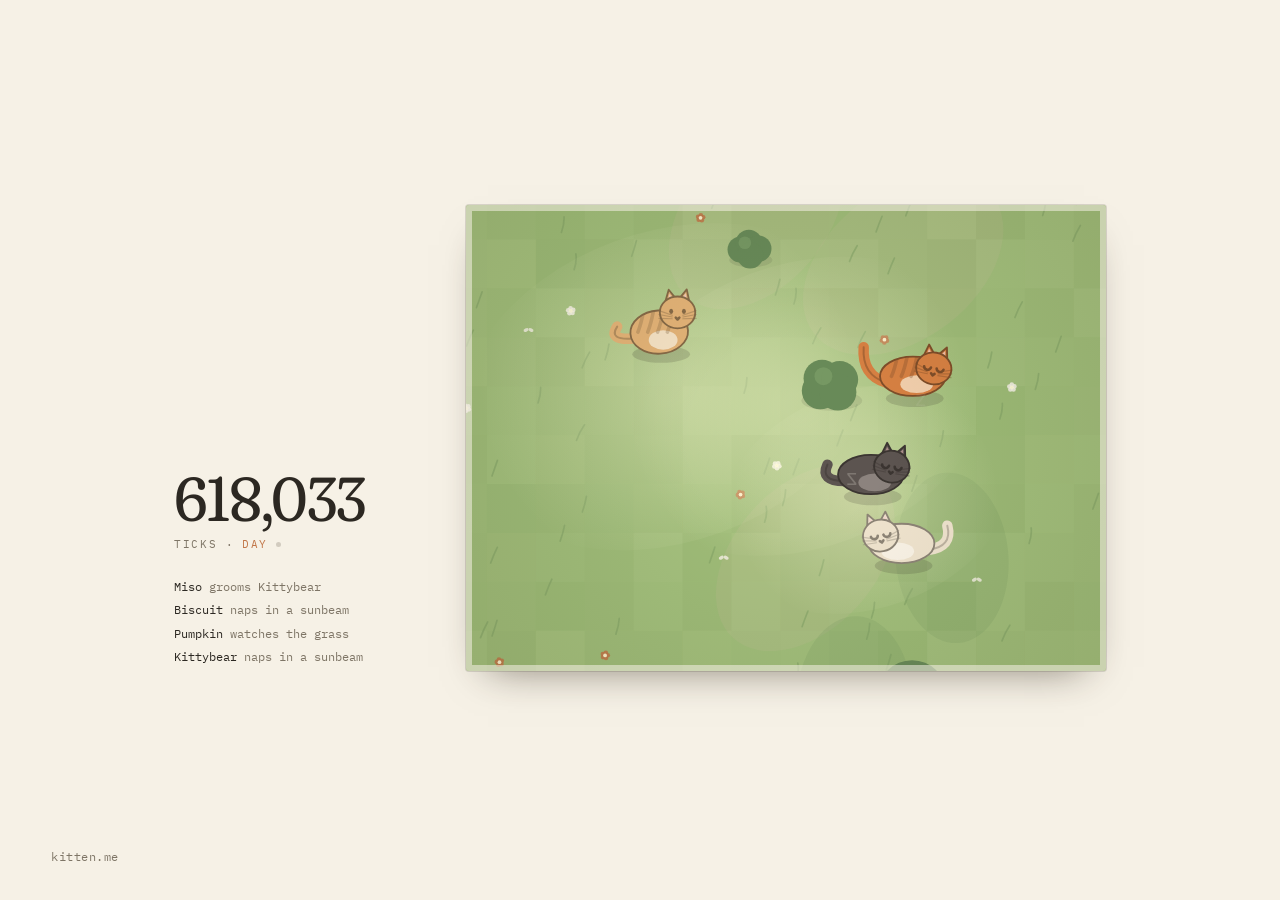
==== index.html @ 423a4f4e "Build the landing page from design composition 1b The specimen plate: the meadow is an object sittin" ====
<!DOCTYPE html>
<html lang="en">
<head>
<meta charset="utf-8">
<meta name="viewport" content="width=device-width, initial-scale=1">
<title>kitten.me</title>
<meta name="description" content="A meadow with four cats in it, running since tick zero.">
<meta name="color-scheme" content="light dark">
<meta name="theme-color" content="#f6f1e6">

<meta property="og:type" content="website">
<meta property="og:url" content="https://kitten.me/">
<meta property="og:title" content="kitten.me">
<meta property="og:description" content="A meadow with four cats in it, running since tick zero.">
<meta property="og:image" content="https://kitten.me/og.png">
<meta property="og:image:width" content="1200">
<meta property="og:image:height" content="630">
<meta name="twitter:card" content="summary_large_image">

<link rel="icon" href="./favicon.svg" type="image/svg+xml">
<link rel="preconnect" href="https://fonts.googleapis.com">
<link rel="preconnect" href="https://fonts.gstatic.com" crossorigin>
<link href="https://fonts.googleapis.com/css2?family=Fraunces:ital,opsz,wght,SOFT,WONK@0,9..144,300..900,0..100,0..1&family=IBM+Plex+Mono:wght@400;500&display=swap" rel="stylesheet">
<link rel="stylesheet" href="./styles.css">
</head>
<body>

<main class="plate">

  <!-- the window: a world sitting on the paper, off-axis -->
  <div class="window">
    <canvas id="meadow" aria-hidden="true"></canvas>
  </div>

  <!-- the reading: the only large thing on the page is a number -->
  <div class="reading">
    <div class="tick" id="tick">618,033</div>
    <p class="meta">
      ticks · <span class="phase" id="phase">day</span>
      <span class="source" id="source" data-state="local" title="simulated locally"><i></i></span>
    </p>

    <ul class="roster" id="roster">
      <li><span class="name">Miso</span> <span class="act">naps in a sunbeam</span></li>
      <li><span class="name">Biscuit</span> <span class="act">watches the grass</span></li>
      <li><span class="name">Pumpkin</span> <span class="act">chases a bug</span></li>
      <li><span class="name">Kittybear</span> <span class="act">naps in a sunbeam</span></li>
    </ul>
  </div>

</main>

<footer class="colophon">
  <!-- plain text, not a mailto: the href is what address harvesters read -->
  kitten.me
</footer>

<script type="module" src="./site.js"></script>
</body>
</html>
---- styles.css ----
/* kitten.me — composition 1b: the window is an object sitting on paper,
   and the paper is what changes colour. Every colour below is driven by
   meadow.js's palette table via custom properties on :root. */

:root {
  /* day phase, as a first paint before the world reports in */
  --paper: #f6f1e6;
  --ink: #2c2822;
  --ink-soft: #7e7566;
  --accent: #c17648;
  --rule: #d6cdbc;

  --mono: 'IBM Plex Mono', ui-monospace, SFMono-Regular, Menlo, monospace;
  --serif: Fraunces, Georgia, 'Times New Roman', serif;
}

*, *::before, *::after { box-sizing: border-box; }

html { -webkit-text-size-adjust: 100%; }

body {
  margin: 0;
  min-height: 100svh;
  display: flex;
  flex-direction: column;
  background: var(--paper);
  color: var(--ink);
  font-family: var(--mono);
  font-size: 16px;
  /* the palette is sampled a few times a second; this smooths the steps
     between samples so the page never visibly stair-steps through a phase */
  transition: background-color .3s linear, color .3s linear;
}

/* ── the plate ───────────────────────────────────────────────────── */

.plate {
  flex: 1;
  display: grid;
  grid-template-columns: minmax(190px, 15rem) minmax(0, 40rem);
  align-items: end;
  align-content: center;
  justify-content: center;
  gap: 0 clamp(28px, 4vw, 56px);
  padding: clamp(32px, 6vh, 72px) clamp(24px, 4vw, 64px) clamp(16px, 3vh, 32px);
}

/* the reading sits first in the DOM order on mobile, second on desktop */
.reading { grid-column: 1; grid-row: 1; padding-bottom: 6px; }
.window  { grid-column: 2; grid-row: 1; }

/* ── the window ──────────────────────────────────────────────────── */

.window {
  position: relative;
  width: 100%;
  aspect-ratio: 640 / 466;
  border-radius: 3px;
  overflow: hidden;
  box-shadow:
    0 18px 40px -22px rgba(40, 32, 18, .6),
    0 0 0 1px rgba(40, 32, 18, .14);
}

/* The mat — an inset shadow on the container would paint behind the canvas,
   so the ring is its own layer above it. It is the paper showing through, not
   white: at night the page inverts, and a white mat would ring the dark window
   in a bright frame instead of quietly bordering it. */
.window::after {
  content: '';
  position: absolute;
  inset: 0;
  pointer-events: none;
  border-radius: inherit;
  box-shadow: inset 0 0 0 6px color-mix(in srgb, var(--paper) 55%, transparent);
}

@supports not (color: color-mix(in srgb, red 50%, transparent)) {
  .window::after { box-shadow: inset 0 0 0 6px rgba(255, 255, 255, .35); }
}

#meadow {
  display: block;
  width: 100%;
  height: 100%;
  cursor: default;
}

/* ── the reading ─────────────────────────────────────────────────── */

.tick {
  font-family: var(--serif);
  font-variation-settings: 'SOFT' 90, 'WONK' 1, 'opsz' 144;
  font-weight: 400;
  font-size: clamp(38px, 5.4vw, 62px);
  line-height: .92;
  letter-spacing: -.02em;
  color: var(--ink);
  font-variant-numeric: tabular-nums;
  transition: color .3s linear;
}

.meta {
  margin: 10px 0 0;
  display: flex;
  align-items: center;
  gap: 8px;
  font-size: 11px;
  letter-spacing: .14em;
  text-transform: uppercase;
  color: var(--ink-soft);
  transition: color .3s linear;
}

.phase { color: var(--accent); transition: color .3s linear; }

.roster {
  margin: 28px 0 0;
  padding: 0;
  list-style: none;
  display: flex;
  flex-direction: column;
  gap: 7px;
}

.roster li {
  font-size: 12px;
  line-height: 1.35;
  color: var(--ink-soft);
  transition: color .3s linear, opacity .2s ease;
  cursor: default;
}

.roster .name { color: var(--ink); transition: color .3s linear; }

/* hovering a row is the inverse of hovering a cat: it names the cat in
   the window instead of the window naming it here */
@media (hover: hover) {
  .roster:hover li { opacity: .45; }
  .roster li:hover { opacity: 1; }
}

/* ── live / local indicator ──────────────────────────────────────── */

.source i {
  display: block;
  width: 5px;
  height: 5px;
  border-radius: 50%;
  background: currentColor;
  opacity: .3;
}

.source[data-state="live"] { color: var(--accent); }
.source[data-state="live"] i { animation: blip 2.4s ease-in-out infinite; }

@keyframes blip { 0%, 100% { opacity: .35 } 50% { opacity: 1 } }

/* ── colophon ────────────────────────────────────────────────────── */

/* no underline and no hover — it is a wordmark now, not a link, and dressing
   it as one would promise something to click */
.colophon {
  padding: 0 clamp(24px, 4vw, 64px) clamp(24px, 4vh, 40px);
  font-size: 12px;
  letter-spacing: .04em;
  color: var(--ink-soft);
  transition: color .3s linear;
}

:focus-visible { outline: 2px solid var(--accent); outline-offset: 3px; }

/* ── 1e: the phone ───────────────────────────────────────────────── */

@media (max-width: 820px) {
  .plate {
    grid-template-columns: minmax(0, 1fr);
    align-content: end;
    gap: 26px;
    padding: clamp(24px, 4vh, 40px) 24px 0;
  }

  /* the window goes portrait and crops the world tighter — same meadow,
     less of it, which is fine because it is a viewport and never claimed
     to be the whole thing */
  .window { grid-column: 1; grid-row: 1; aspect-ratio: 342 / 460; }
  .reading { grid-column: 1; grid-row: 2; padding-bottom: 0; }

  .tick { font-size: clamp(38px, 12vw, 46px); line-height: .95; }
  .meta { margin-top: 7px; font-size: 10.5px; }
  .roster { margin-top: 16px; gap: 5px; }
  .roster li { font-size: 11.5px; }

  .colophon { padding: 28px 24px 32px; }
}

@media (max-width: 820px) and (max-height: 700px) {
  .window { aspect-ratio: 4 / 3; }
}

/* ── reduced motion ──────────────────────────────────────────────── */

@media (prefers-reduced-motion: reduce) {
  * { transition-duration: .01ms !important; }
  .source[data-state="live"] i { animation: none; opacity: 1; }
}
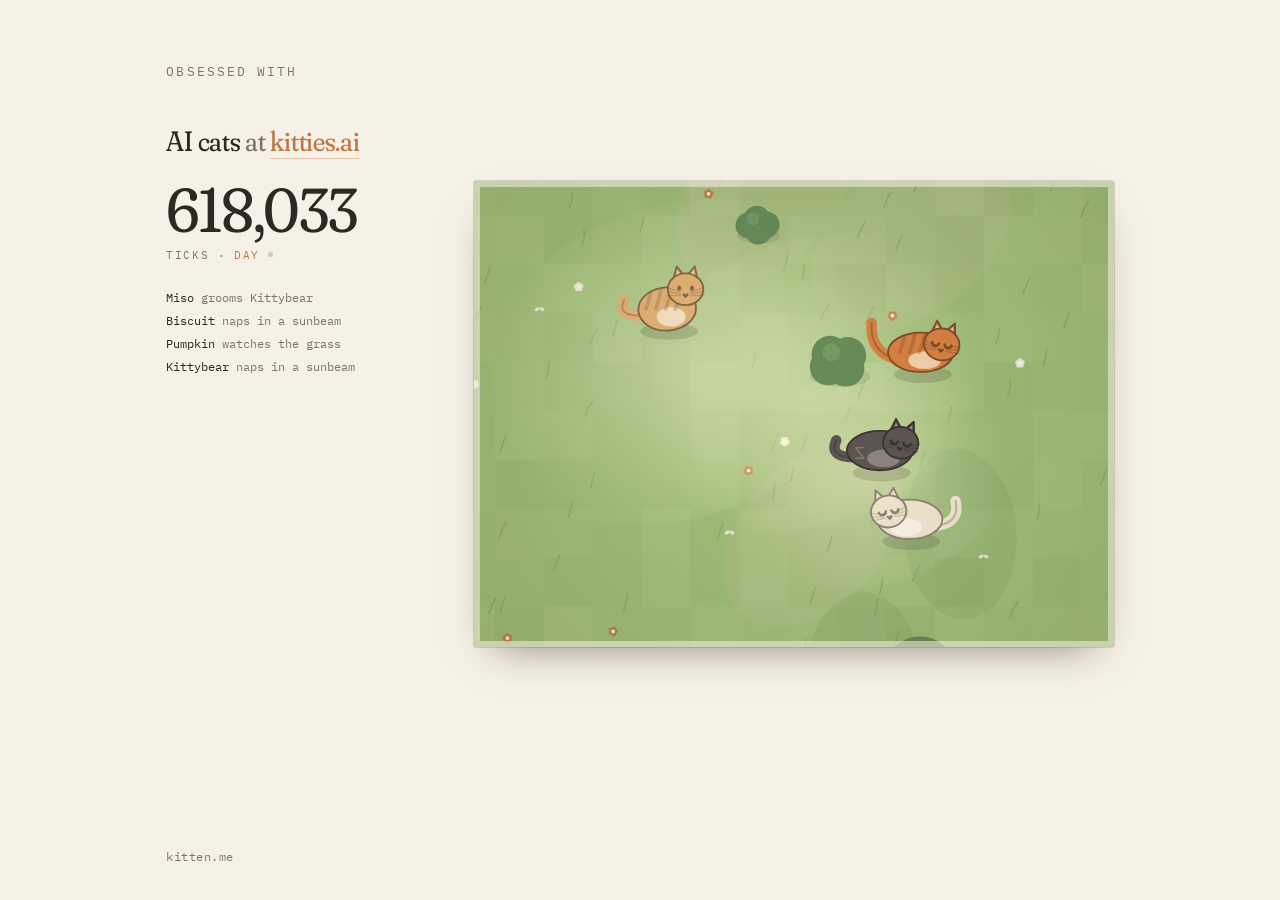
==== commit e1531873: "Make the page a list of projects, cats first The page was one composition. It is now a heading — "Ob" ====
--- a/index.html
+++ b/index.html
@@ -4,14 +4,14 @@
 <meta charset="utf-8">
 <meta name="viewport" content="width=device-width, initial-scale=1">
 <title>kitten.me</title>
-<meta name="description" content="A meadow with four cats in it, running since tick zero.">
+<meta name="description" content="Currently obsessed with: AI cats at kitties.ai.">
 <meta name="color-scheme" content="light dark">
 <meta name="theme-color" content="#f6f1e6">
 
 <meta property="og:type" content="website">
 <meta property="og:url" content="https://kitten.me/">
 <meta property="og:title" content="kitten.me">
-<meta property="og:description" content="A meadow with four cats in it, running since tick zero.">
+<meta property="og:description" content="Currently obsessed with: AI cats at kitties.ai.">
 <meta property="og:image" content="https://kitten.me/og.png">
 <meta property="og:image:width" content="1200">
 <meta property="og:image:height" content="630">
@@ -25,28 +25,48 @@
 </head>
 <body>
 
-<main class="plate">
+<main class="page">
 
-  <!-- the window: a world sitting on the paper, off-axis -->
-  <div class="window">
-    <canvas id="meadow" aria-hidden="true"></canvas>
-  </div>
+  <h1 class="lede">Obsessed with</h1>
 
-  <!-- the reading: the only large thing on the page is a number -->
-  <div class="reading">
-    <div class="tick" id="tick">618,033</div>
-    <p class="meta">
-      ticks · <span class="phase" id="phase">day</span>
-      <span class="source" id="source" data-state="local" title="simulated locally"><i></i></span>
-    </p>
+  <!-- Adding a project: copy one <li class="project"> block. The title line is
+       "<name> at <link>"; the body is a two-column plate — supporting text on
+       the left, the visual on the right — that collapses to one column on the
+       phone. A rule and the spacing appear automatically between siblings.
+       Only the cats carry a live canvas; another project can put anything in
+       .project-visual, including a plain <img>. -->
+  <ol class="projects">
 
-    <ul class="roster" id="roster">
-      <li><span class="name">Miso</span> <span class="act">naps in a sunbeam</span></li>
-      <li><span class="name">Biscuit</span> <span class="act">watches the grass</span></li>
-      <li><span class="name">Pumpkin</span> <span class="act">chases a bug</span></li>
-      <li><span class="name">Kittybear</span> <span class="act">naps in a sunbeam</span></li>
-    </ul>
-  </div>
+    <li class="project">
+      <h2 class="project-title">
+        <span class="project-name">AI cats</span>
+        <span class="project-prep">at</span>
+        <a href="https://kitties.ai">kitties.ai</a>
+      </h2>
+
+      <div class="project-body">
+        <div class="reading">
+          <div class="tick" id="tick">618,033</div>
+          <p class="meta">
+            ticks · <span class="phase" id="phase">day</span>
+            <span class="source" id="source" data-state="local" title="simulated locally"><i></i></span>
+          </p>
+
+          <ul class="roster" id="roster">
+            <li><span class="name">Miso</span> <span class="act">naps in a sunbeam</span></li>
+            <li><span class="name">Biscuit</span> <span class="act">watches the grass</span></li>
+            <li><span class="name">Pumpkin</span> <span class="act">chases a bug</span></li>
+            <li><span class="name">Kittybear</span> <span class="act">naps in a sunbeam</span></li>
+          </ul>
+        </div>
+
+        <div class="project-visual window">
+          <canvas id="meadow" aria-hidden="true"></canvas>
+        </div>
+      </div>
+    </li>
+
+  </ol>
 
 </main>
 
--- a/styles.css
+++ b/styles.css
@@ -1,6 +1,7 @@
-/* kitten.me — composition 1b: the window is an object sitting on paper,
-   and the paper is what changes colour. Every colour below is driven by
-   meadow.js's palette table via custom properties on :root. */
+/* kitten.me — a list of things currently holding my attention. Each project is
+   a plate: supporting text on the left, its visual on the right. For the cats
+   that visual is a live window onto the meadow, and the paper the whole page is
+   printed on takes its colour from that world's palette. */
 
 :root {
   /* day phase, as a first paint before the world reports in */
@@ -12,6 +13,16 @@
 
   --mono: 'IBM Plex Mono', ui-monospace, SFMono-Regular, Menlo, monospace;
   --serif: Fraunces, Georgia, 'Times New Roman', serif;
+
+  /* the plate: reading column + gutter + visual, plus the page margin.
+     box-sizing is border-box, so the wrapper's max-width has to carry the
+     padding too or the visual gets squeezed below the 640px the meadow's
+     camera is tuned for. */
+  --col-read: 16rem;
+  --col-visual: 40rem;
+  --gutter: clamp(28px, 4vw, 56px);
+  --pad: clamp(24px, 4vw, 64px);
+  --plate: calc(var(--col-read) + var(--gutter) + var(--col-visual) + 2 * var(--pad));
 }
 
 *, *::before, *::after { box-sizing: border-box; }
@@ -32,22 +43,80 @@
   transition: background-color .3s linear, color .3s linear;
 }
 
-/* ── the plate ───────────────────────────────────────────────────── */
-
-.plate {
+/* ── the page ────────────────────────────────────────────────────── */
+
+.page {
   flex: 1;
+  width: 100%;
+  max-width: var(--plate);
+  margin-inline: auto;
+  padding: clamp(40px, 7vh, 88px) var(--pad) clamp(24px, 4vh, 48px);
+}
+
+.lede {
+  margin: 0 0 clamp(36px, 5vh, 64px);
+  font-size: 13px;
+  font-weight: 400;
+  letter-spacing: .16em;
+  text-transform: uppercase;
+  color: var(--ink-soft);
+  transition: color .3s linear;
+}
+
+/* ── projects ────────────────────────────────────────────────────── */
+
+.projects {
+  margin: 0;
+  padding: 0;
+  list-style: none;
+}
+
+/* the rule and the space only exist between siblings, so a single project
+   sits on the page exactly as it did before there was a list */
+.project + .project {
+  margin-top: clamp(48px, 8vh, 72px);
+  padding-top: clamp(48px, 8vh, 72px);
+  border-top: 1px solid var(--rule);
+  transition: border-color .3s linear;
+}
+
+.project-title {
+  margin: 0 0 22px;
+  font-family: var(--serif);
+  font-variation-settings: 'SOFT' 90, 'WONK' 1, 'opsz' 96;
+  font-weight: 400;
+  font-size: clamp(22px, 2.4vw, 28px);
+  line-height: 1.2;
+  letter-spacing: -.01em;
+  color: var(--ink);
+  text-wrap: pretty;
+  transition: color .3s linear;
+}
+
+/* "at" recedes so the two proper nouns carry the line */
+.project-prep { color: var(--ink-soft); transition: color .3s linear; }
+
+.project-title a {
+  color: var(--accent);
+  text-decoration: none;
+  border-bottom: 1px solid color-mix(in srgb, var(--accent) 40%, transparent);
+  transition: color .3s linear, border-color .3s linear;
+}
+
+.project-title a:hover,
+.project-title a:focus-visible { border-bottom-color: currentColor; }
+
+/* supporting text left, visual right — top-aligned so each block reads
+   downward from its own title */
+.project-body {
   display: grid;
-  grid-template-columns: minmax(190px, 15rem) minmax(0, 40rem);
-  align-items: end;
-  align-content: center;
-  justify-content: center;
-  gap: 0 clamp(28px, 4vw, 56px);
-  padding: clamp(32px, 6vh, 72px) clamp(24px, 4vw, 64px) clamp(16px, 3vh, 32px);
-}
-
-/* the reading sits first in the DOM order on mobile, second on desktop */
-.reading { grid-column: 1; grid-row: 1; padding-bottom: 6px; }
-.window  { grid-column: 2; grid-row: 1; }
+  grid-template-columns: minmax(190px, var(--col-read)) minmax(0, var(--col-visual));
+  align-items: start;
+  gap: 0 var(--gutter);
+}
+
+.reading { grid-column: 1; }
+.project-visual { grid-column: 2; }
 
 /* ── the window ──────────────────────────────────────────────────── */
 
@@ -158,10 +227,13 @@
 
 /* ── colophon ────────────────────────────────────────────────────── */
 
-/* no underline and no hover — it is a wordmark now, not a link, and dressing
-   it as one would promise something to click */
+/* no underline and no hover — it is a wordmark, not a link, and dressing it
+   as one would promise something to click */
 .colophon {
-  padding: 0 clamp(24px, 4vw, 64px) clamp(24px, 4vh, 40px);
+  padding: clamp(32px, 5vh, 56px) var(--pad) clamp(24px, 4vh, 40px);
+  width: 100%;
+  max-width: var(--plate);
+  margin-inline: auto;
   font-size: 12px;
   letter-spacing: .04em;
   color: var(--ink-soft);
@@ -173,25 +245,24 @@
 /* ── 1e: the phone ───────────────────────────────────────────────── */
 
 @media (max-width: 820px) {
-  .plate {
+  .project-body {
     grid-template-columns: minmax(0, 1fr);
-    align-content: end;
     gap: 26px;
-    padding: clamp(24px, 4vh, 40px) 24px 0;
   }
+
+  /* the visual leads on the phone, the text follows it */
+  .project-visual { grid-column: 1; grid-row: 1; }
+  .reading { grid-column: 1; grid-row: 2; }
 
   /* the window goes portrait and crops the world tighter — same meadow,
      less of it, which is fine because it is a viewport and never claimed
      to be the whole thing */
-  .window { grid-column: 1; grid-row: 1; aspect-ratio: 342 / 460; }
-  .reading { grid-column: 1; grid-row: 2; padding-bottom: 0; }
+  .window { aspect-ratio: 342 / 460; }
 
   .tick { font-size: clamp(38px, 12vw, 46px); line-height: .95; }
   .meta { margin-top: 7px; font-size: 10.5px; }
   .roster { margin-top: 16px; gap: 5px; }
   .roster li { font-size: 11.5px; }
-
-  .colophon { padding: 28px 24px 32px; }
 }
 
 @media (max-width: 820px) and (max-height: 700px) {
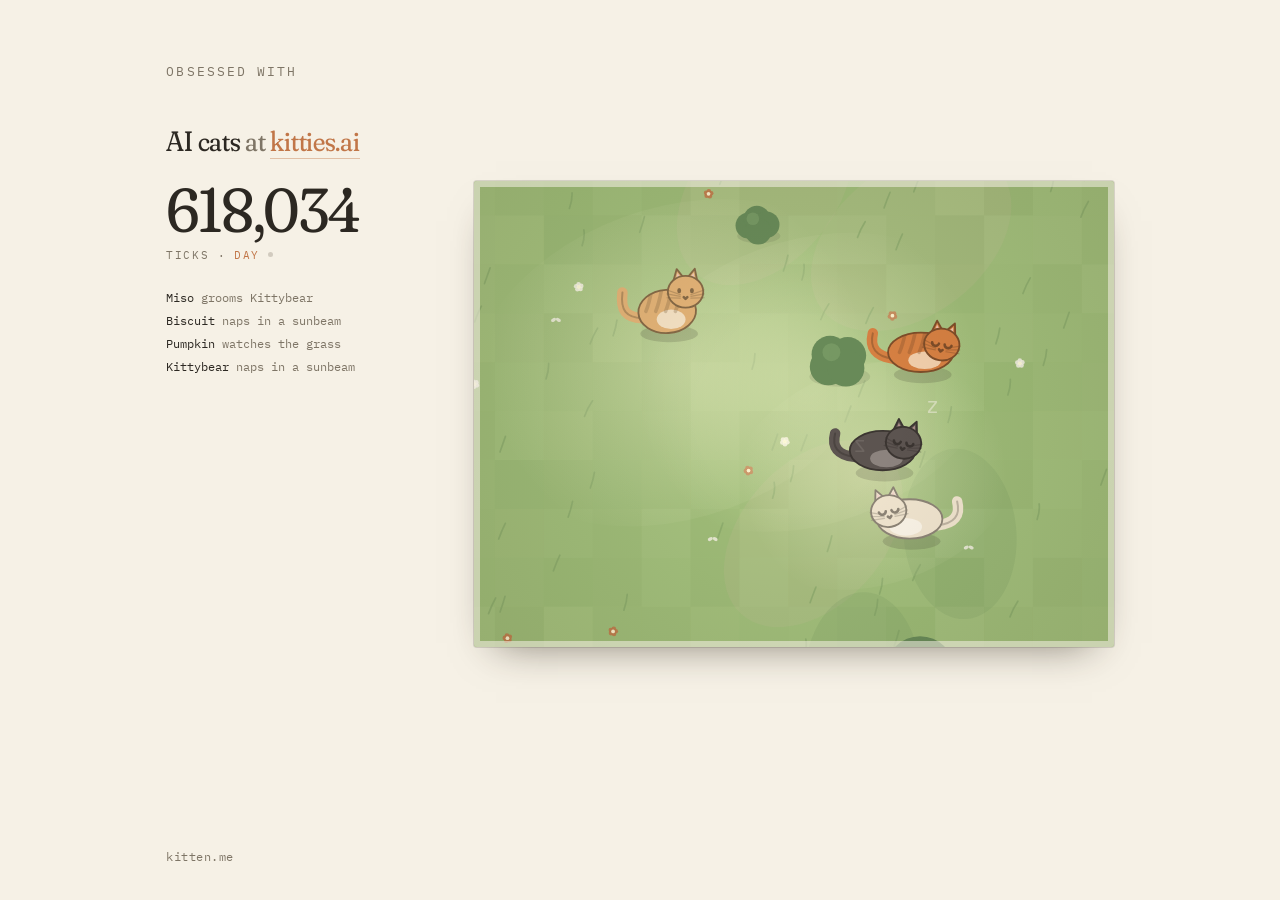
==== commit ce3aa3b4: "Add the favicon formats Safari and iOS actually read There was already a favicon.svg, correctly link" ====
--- a/index.html
+++ b/index.html
@@ -17,7 +17,11 @@
 <meta property="og:image:height" content="630">
 <meta name="twitter:card" content="summary_large_image">
 
+<!-- .ico first: Safari does not read SVG icons, and browsers request /favicon.ico
+     by convention whether or not it is linked. The SVG wins where supported. -->
+<link rel="icon" href="./favicon.ico" sizes="32x32">
 <link rel="icon" href="./favicon.svg" type="image/svg+xml">
+<link rel="apple-touch-icon" href="./apple-touch-icon.png">
 <link rel="preconnect" href="https://fonts.googleapis.com">
 <link rel="preconnect" href="https://fonts.gstatic.com" crossorigin>
 <link href="https://fonts.googleapis.com/css2?family=Fraunces:ital,opsz,wght,SOFT,WONK@0,9..144,300..900,0..100,0..1&family=IBM+Plex+Mono:wght@400;500&display=swap" rel="stylesheet">
